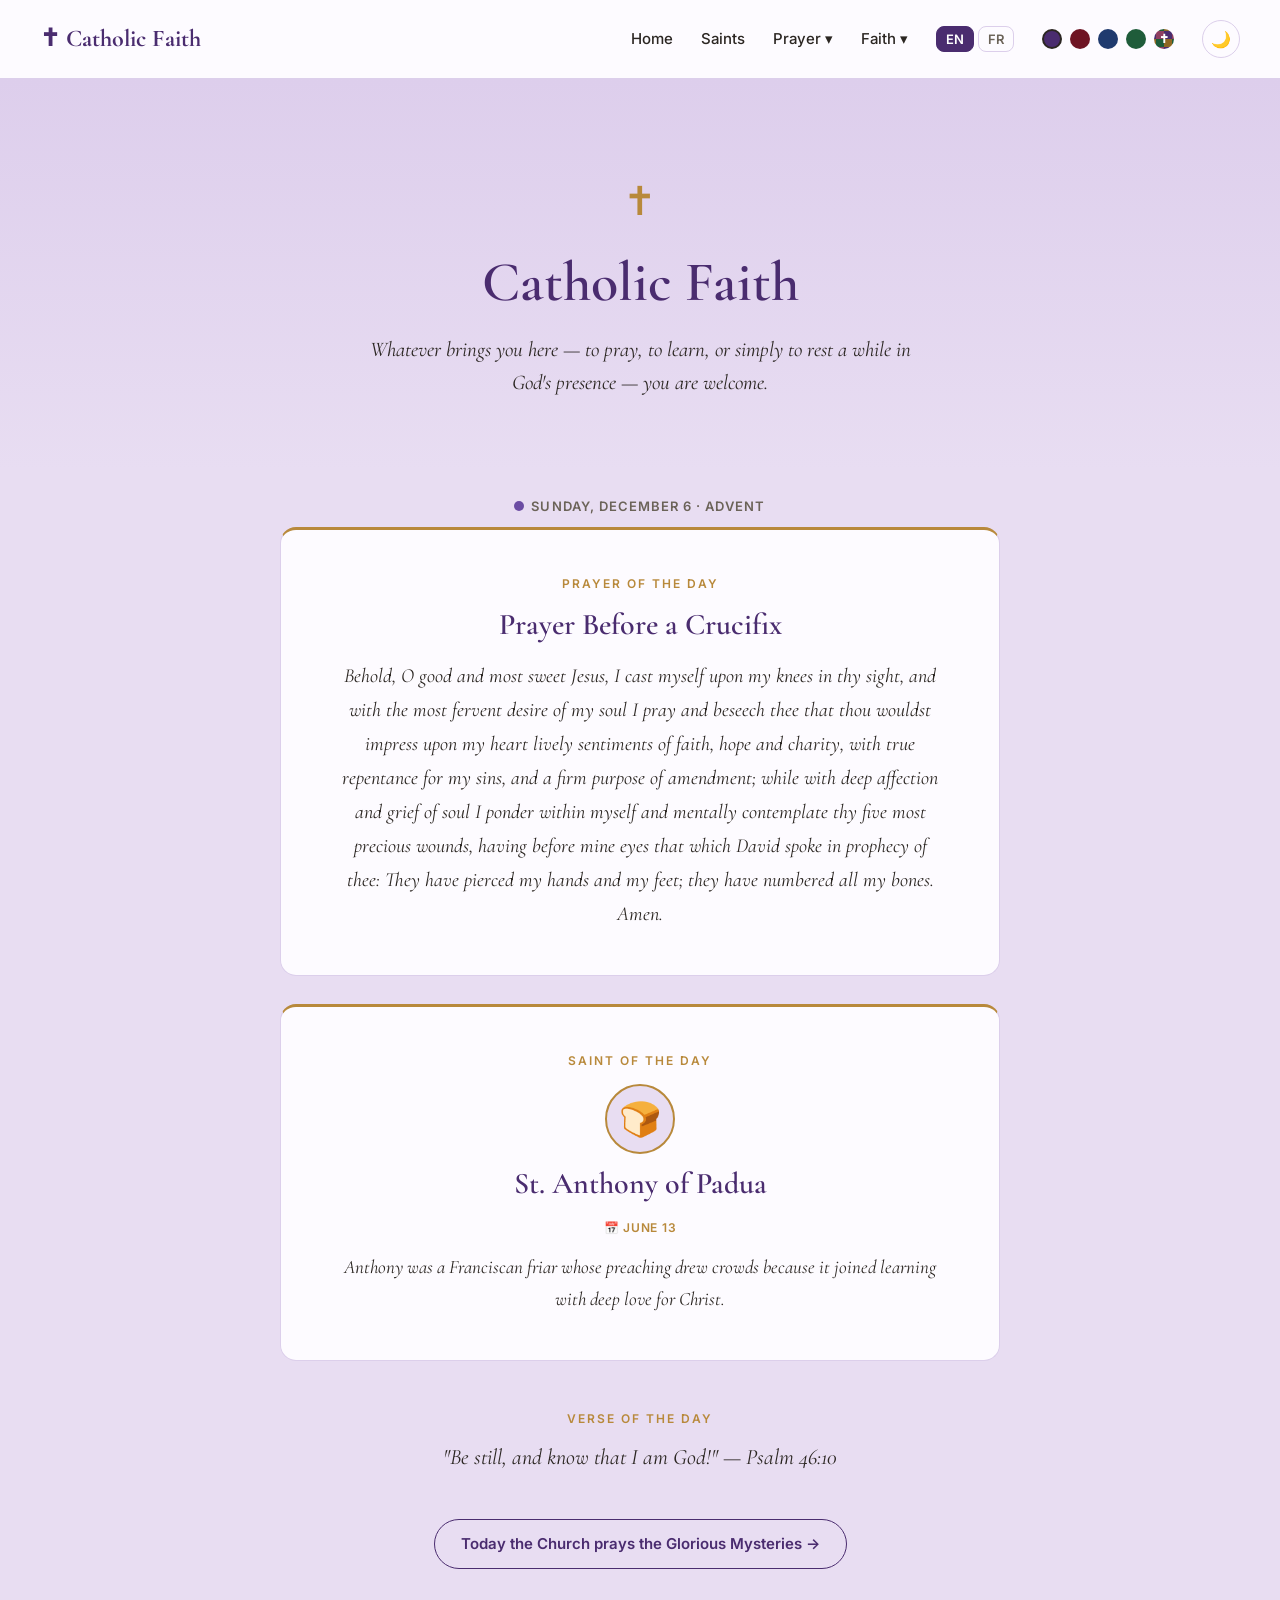
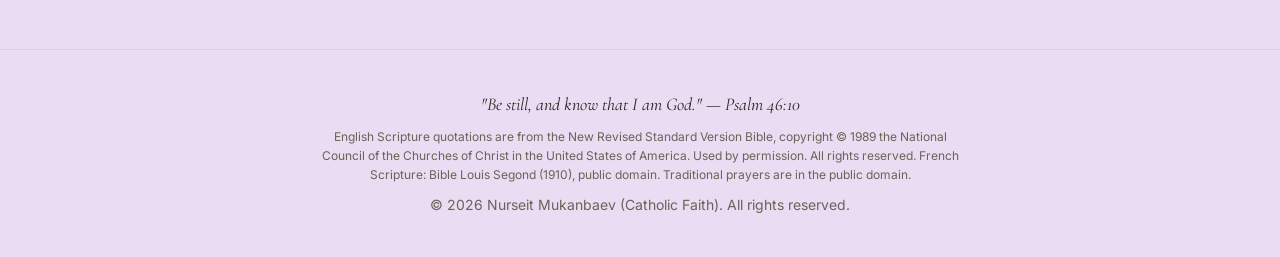
==== index.html @ 5dce11dc "Add a tappable bead counter to the guided Rosary decades Ten beads under each decade's prayer line: " ====
<!DOCTYPE html>
<html lang="en" data-lang="en">
<head>
  <meta charset="UTF-8" />
  <meta name="viewport" content="width=device-width, initial-scale=1.0" />
  <meta name="description" content="A bilingual Catholic resource for prayer, saints, sacraments, the Rosary, and daily devotion." />
  <meta name="theme-color" content="#4a2c6f" />

  <meta property="og:site_name" content="Catholic Faith" />
  <meta property="og:type" content="website" />
  <meta property="og:title" content="Catholic Faith" />
  <meta property="og:description" content="A bilingual Catholic resource for prayer, saints, sacraments, the Rosary, and daily devotion." />
  <meta property="og:url" content="https://nurseitmukanbaev-art.github.io/catholic-faith/" />
  <meta property="og:image" content="https://nurseitmukanbaev-art.github.io/catholic-faith/og-image.png" />

  <meta name="twitter:card" content="summary_large_image" />
  <meta name="twitter:title" content="Catholic Faith" />
  <meta name="twitter:description" content="A bilingual Catholic resource for prayer, saints, sacraments, the Rosary, and daily devotion." />
  <meta name="twitter:image" content="https://nurseitmukanbaev-art.github.io/catholic-faith/og-image.png" />

  <title>Catholic Faith</title>

  <link rel="icon" href="./icon.svg" type="image/svg+xml" />
  <link rel="shortcut icon" href="./icon.svg" />
  <link rel="apple-touch-icon" href="./icon.svg" />

  <link rel="preconnect" href="https://fonts.googleapis.com" />
  <link rel="preconnect" href="https://fonts.gstatic.com" crossorigin />
  <link
    href="https://fonts.googleapis.com/css2?family=Cormorant+Garamond:wght@500;600;700&family=Inter:wght@400;500;600&display=swap"
    rel="stylesheet"
  />

  <link rel="stylesheet" href="./style.css?v=14" />
</head>

<body>

  <!-- ============================================================
       NAVIGATION BAR
       Each link's text now has an English span and a French span.
       The language switch (EN/FR) decides which one shows.
       ============================================================ -->
  <nav class="navbar">
    <a href="./index.html" class="logo">✝︎ <span class="lang lang-en">Catholic Faith</span><span class="lang lang-fr">Foi catholique</span></a>

    <button class="mobile-menu-toggle" id="menuButton" onclick="toggleMenu()" aria-label="Open menu" aria-expanded="false">
      ☰
    </button>

    <div class="nav-links" id="navLinks">
      <a href="./index.html"><span class="lang lang-en">Home</span><span class="lang lang-fr">Accueil</span></a>
      <a href="./saints.html"><span class="lang lang-en">Saints</span><span class="lang lang-fr">Saints</span></a>

      <div class="dropdown">
        <button class="dropdown-toggle"><span class="lang lang-en">Prayer</span><span class="lang lang-fr">Prière</span> ▾</button>
        <div class="dropdown-menu">
          <a href="./prayers.html"><span class="lang lang-en">Prayers</span><span class="lang lang-fr">Prières</span></a>
          <a href="./rosaries.html"><span class="lang lang-en">Rosaries</span><span class="lang lang-fr">Rosaire</span></a>
          <a href="./chaplet.html"><span class="lang lang-en">Divine Mercy Chaplet</span><span class="lang lang-fr">Chapelet de la Miséricorde</span></a>
          <a href="./novenas.html"><span class="lang lang-en">Novenas</span><span class="lang lang-fr">Neuvaines</span></a>
          <a href="./stations.html"><span class="lang lang-en">Stations of the Cross</span><span class="lang lang-fr">Chemin de Croix</span></a>
        </div>
      </div>

      <div class="dropdown">
        <button class="dropdown-toggle"><span class="lang lang-en">Faith</span><span class="lang lang-fr">La Foi</span> ▾</button>
        <div class="dropdown-menu">
          <a href="./mass.html"><span class="lang lang-en">The Mass</span><span class="lang lang-fr">La Messe</span></a>
          <a href="./sacraments.html"><span class="lang lang-en">The Sacraments</span><span class="lang lang-fr">Les Sacrements</span></a>
        </div>
      </div>

      <div class="lang-switch">
        <button class="lang-btn" data-lang="en" onclick="setLang('en')">EN</button>
        <button class="lang-btn" data-lang="fr" onclick="setLang('fr')">FR</button>
      </div>


      <div class="palette-picker">
        <button class="swatch" data-palette="violet" style="background:#4a2c6f" onclick="setPalette('violet')" title="Violet" aria-label="Violet palette"></button>
        <button class="swatch" data-palette="cardinal" style="background:#6e1423" onclick="setPalette('cardinal')" title="Cardinal Red" aria-label="Cardinal red palette"></button>
        <button class="swatch" data-palette="blue" style="background:#1f3a6e" onclick="setPalette('blue')" title="Marian Blue" aria-label="Marian blue palette"></button>
        <button class="swatch" data-palette="green" style="background:#1f5c3a" onclick="setPalette('green')" title="Ordinary Time Green" aria-label="Ordinary Time green palette"></button>
        <button class="swatch swatch-liturgical" data-palette="liturgical" onclick="setPalette('liturgical')" title="Follow the Church year / Suivre l'année liturgique" aria-label="Follow the Church year / Suivre l'année liturgique"><span class="lang lang-en" aria-hidden="true">✝</span><span class="lang lang-fr" aria-hidden="true">✝</span><span class="sr-only"><span class="lang lang-en">Follow the Church year</span><span class="lang lang-fr">Suivre l'année liturgique</span></span></button>
      </div>

      <button class="theme-toggle" onclick="toggleTheme()" id="themeButton" aria-label="Toggle dark mode">🌙</button>
    </div>
  </nav>

  <!-- ============================================================
       HERO
       ============================================================ -->
  <header class="hero">
    <div class="cross">✝︎</div>
    <h1>
      <span class="lang lang-en">Catholic Faith</span><span class="lang lang-fr">Foi catholique</span>
    </h1>
    <p class="hero-welcome">
      <span class="lang lang-en">Whatever brings you here — to pray, to learn, or simply to rest a while in God's presence — you are welcome.</span>
      <span class="lang lang-fr">Quelle que soit la raison qui vous amène ici — prier, apprendre, ou simplement vous reposer un moment en la présence de Dieu — soyez le bienvenu.</span>
    </p>
  </header>

  <!-- ============================================================
       TODAY: the date and the liturgical season, filled by script.js.
       A small colored dot shows the season's liturgical color.
       ============================================================ -->
  <p class="today-line" id="todayLine"></p>

  <!-- ============================================================
       PRAYER OF THE DAY
       The name + text are filled in by script.js, chosen from a
       list by today's date — so it stays the same all day and
       changes at midnight. Edit the list (the dailyPrayers array)
       in script.js to change which prayers can appear here.
       ============================================================ -->
  <section class="daily-prayer">
    <p class="daily-prayer-label">
      <span class="lang lang-en">Prayer of the Day</span><span class="lang lang-fr">Prière du jour</span>
    </p>
    <h2 class="daily-prayer-name" id="dailyPrayerName"></h2>
    <p class="daily-prayer-text" id="dailyPrayerText"></p>
  </section>

  <!-- ============================================================
       SAINT OF THE DAY
       Filled by script.js from the saints list, using today's date.
       ============================================================ -->
  <section class="daily-prayer daily-saint">
    <p class="daily-prayer-label">
      <span class="lang lang-en">Saint of the Day</span><span class="lang lang-fr">Saint du jour</span>
    </p>
    <div class="daily-saint-avatar" id="dailySaintAvatar"></div>
    <h2 class="daily-prayer-name" id="dailySaintName"></h2>
    <p class="saint-feast" id="dailySaintFeast"></p>
    <p class="daily-prayer-text daily-saint-text" id="dailySaintBio"></p>
  </section>

  <!-- ============================================================
       VERSE OF THE DAY
       Filled by script.js from the dailyVerses list, chosen by
       today's date — like the Prayer of the Day above.
       ============================================================ -->
  <section class="daily-verse">
    <p class="daily-verse-label">
      <span class="lang lang-en">Verse of the Day</span><span class="lang lang-fr">Verset du jour</span>
    </p>
    <p class="daily-verse-text" id="verseText"></p>
  </section>

  <!-- ============================================================
       TODAY'S ROSARY
       An inviting shortcut to today's mysteries. script.js fills in
       the name of today's set; the rosary page opens to today on its
       own, so this link always lands on the right mysteries.
       ============================================================ -->
  <div class="today-rosary">
    <a href="rosaries.html" class="today-rosary-link" id="todayRosaryLink"></a>
  </div>

  <!-- ============================================================
       FOOTER
       ============================================================ -->
  <footer class="footer">
    <p class="verse">
      <span class="lang lang-en">"Be still, and know that I am God." — Psalm 46:10</span>
      <span class="lang lang-fr">« Arrêtez, et sachez que je suis Dieu. » — Psaume 46:10</span>
    </p>
    <p class="footer-credit">
      <span class="lang lang-en">English Scripture quotations are from the New Revised Standard Version Bible, copyright © 1989 the National Council of the Churches of Christ in the United States of America. Used by permission. All rights reserved. French Scripture: Bible Louis Segond (1910), public domain. Traditional prayers are in the public domain.</span>
      <span class="lang lang-fr">Citations bibliques anglaises : New Revised Standard Version Bible, copyright © 1989 the National Council of the Churches of Christ in the United States of America. Used by permission. All rights reserved. Citations bibliques françaises : Bible Louis Segond (1910), domaine public. Les prières traditionnelles sont dans le domaine public.</span>
    </p>
    <p>© 2026 Nurseit Mukanbaev (Catholic Faith). All rights reserved.</p>
  </footer>

  <script src="script.js?v=14"></script>

</body>
</html>
---- style.css ----
/* ============================================================
   SHARED STYLES for the whole site.
   Every page links to this one file, so editing it here
   updates EVERY page at once. That's the goal you wanted:
   edit in one place.
   ============================================================ */

/* -----------------------------------------------------------
   THEME COLORS  --  EDIT THESE to restyle the whole site.
   These are "CSS variables": define a color once, reuse it
   everywhere by name (e.g. var(--gold)).
   ----------------------------------------------------------- */
:root {
  --bg:        #faf7f0;  /* page background — soft ivory/parchment */
  --surface:   #ffffff;  /* cards background — white */
  --text:      #2b2622;  /* main text — warm near-black */
  --muted:     #6b6358;  /* secondary text — soft brown-grey */
  --gold:      #b8893b;  /* accent — liturgical gold (constant) */
  --primary:   #4a2c6f;  /* MAIN accent — set by the palette picker */
  --border:    #e7e0d3;  /* subtle card borders */
  --radius:    16px;     /* how rounded the corners are */
  --hero-top:  #f3ede0;  /* top of the hero's gentle gradient */
}

/* -----------------------------------------------------------
   DARK MODE COLORS
   Only applies when <html> has data-theme="dark".
   Same variable names, dark values.
   ----------------------------------------------------------- */
html[data-theme="dark"] {
  --bg:        #0a0a0a;  /* deep neutral near-black */
  --surface:   #1a1a18;  /* slightly lighter for cards */
  --text:      #e9e6df;  /* soft cream text */
  --muted:     #8f8a80;  /* gentle muted grey */
  --gold:      #c2a36b;  /* soft antique gold (desaturated) */
  --primary:   #c9a9e6;  /* default dark accent — palette overrides it */
  --border:    #2a2a26;  /* subtle dark border */
  --hero-top:  #0a0a0a;  /* same as --bg -> flat, no bright shine */
}

/* -----------------------------------------------------------
   COLOR PALETTES (the visitor chooses one)
   EVERY palette now tints the WHOLE page — the background, the
   card surfaces, the borders, and the hero — not just the accent.
   The idea is "stained glass": the page becomes a softly coloured
   room while the cards stay bright enough to read comfortably.
   Gold (--gold) stays constant so every palette keeps a thread of
   liturgical gold running through it.

   "violet" and "green" are shared: picking them by hand looks the
   same as the Church year landing on Lent/Advent or Ordinary Time.
   "gold" and "rose" only appear through the liturgical option
   (Christmas/Easter, and the rose Sundays).

   JS sets data-palette on <html> (and data-liturgical-palette when
   following the Church year), exactly like data-theme.
   ----------------------------------------------------------- */
/* ---- Light mode ---- */
html[data-palette="violet"],
html[data-palette="liturgical"][data-liturgical-palette="violet"] {
  --primary: #4a2c6f;   /* deep violet */
  --bg: #e8ddf2;
  --surface: #fdfbff;
  --border: #dccfeb;
  --hero-top: #ddceec;
}

html[data-palette="cardinal"] {
  --primary: #6e1423;   /* cardinal red */
  --bg: #f5e2e2;
  --surface: #fffafa;
  --border: #ebcfcf;
  --hero-top: #efd4d4;
}

html[data-palette="blue"] {
  --primary: #1f3a6e;   /* Marian blue */
  --bg: #e0e8f4;
  --surface: #f9fbff;
  --border: #cdd9ec;
  --hero-top: #d4e1f2;
}

html[data-palette="green"],
html[data-palette="liturgical"][data-liturgical-palette="green"] {
  --primary: #1f5c3a;   /* Ordinary Time green */
  --bg: #e2eee6;
  --surface: #f9fdfb;
  --border: #cee0d4;
  --hero-top: #d6e8db;
}

html[data-palette="liturgical"][data-liturgical-palette="gold"] {
  --primary: #8f6722;   /* Christmas & Easter gold */
  --bg: #f6eccf;
  --surface: #fffdf4;
  --border: #ead9ad;
  --hero-top: #f1e2ba;
}

html[data-palette="liturgical"][data-liturgical-palette="rose"] {
  --primary: #8f3f60;   /* Gaudete & Laetare rose */
  --bg: #f4dfe9;
  --surface: #fffafc;
  --border: #eaccd9;
  --hero-top: #efd3df;
}

/* ---- Dark mode ----
   Tinted near-blacks so the colour is still felt against black,
   with brighter accents so links and buttons stay legible.
   Higher specificity than the light rules, so these win in dark. */
html[data-theme="dark"][data-palette="violet"],
html[data-theme="dark"][data-palette="liturgical"][data-liturgical-palette="violet"] {
  --primary: #c9a9e6;
  --bg: #130d1a;
  --surface: #201a2a;
  --border: #332a40;
  --hero-top: #160f1e;
}

html[data-theme="dark"][data-palette="cardinal"] {
  --primary: #e3a6b1;
  --bg: #190d10;
  --surface: #281a1d;
  --border: #3c2a2d;
  --hero-top: #1c0f12;
}

html[data-theme="dark"][data-palette="blue"] {
  --primary: #9fb8e6;
  --bg: #0c1019;
  --surface: #181d29;
  --border: #2a3140;
  --hero-top: #0f131d;
}

html[data-theme="dark"][data-palette="green"],
html[data-theme="dark"][data-palette="liturgical"][data-liturgical-palette="green"] {
  --primary: #8fc2a6;
  --bg: #0c130e;
  --surface: #161f18;
  --border: #253229;
  --hero-top: #0f1611;
}

html[data-theme="dark"][data-palette="liturgical"][data-liturgical-palette="gold"] {
  --primary: #e0c36d;
  --bg: #15110a;
  --surface: #221d12;
  --border: #342d1c;
  --hero-top: #18130b;
}

html[data-theme="dark"][data-palette="liturgical"][data-liturgical-palette="rose"] {
  --primary: #e5a6bc;
  --bg: #170d12;
  --surface: #261822;
  --border: #392732;
  --hero-top: #1a0f15;
}

/* Make color changes fade smoothly when toggling themes. */
body, .navbar, .card, .footer, .day-btn, .mystery {
  transition: background-color 0.3s, color 0.3s, border-color 0.3s;
}

/* '*' = every element. Resets spacing, predictable sizing. */
* {
  margin: 0;
  padding: 0;
  box-sizing: border-box;
}

body {
  font-family: 'Inter', sans-serif;
  background-color: var(--bg);
  color: var(--text);
  line-height: 1.6;
}

:focus-visible {
  outline: 3px solid var(--gold);
  outline-offset: 3px;
}

h1, h2, h3 {
  font-family: 'Cormorant Garamond', serif;
  font-weight: 600;
  line-height: 1.2;
}

/* ---------------- TOP NAVIGATION BAR ---------------- */
.navbar {
  display: flex;
  align-items: center;
  justify-content: space-between;
  padding: 20px 40px;
  border-bottom: 1px solid var(--border);
  background-color: var(--surface);
}

.navbar .logo {
  font-family: 'Cormorant Garamond', serif;
  font-size: 24px;
  font-weight: 700;
  color: var(--primary);
  text-decoration: none;
}

.nav-links {
  display: flex;
  align-items: center;
  gap: 28px;
}

.mobile-menu-toggle {
  display: none;
  width: 42px;
  height: 42px;
  align-items: center;
  justify-content: center;
  border-radius: 50%;
  border: 1px solid var(--border);
  background-color: var(--surface);
  color: var(--text);
  font-size: 22px;
  cursor: pointer;
}

.nav-links a {
  text-decoration: none;
  color: var(--text);
  font-size: 15px;
  font-weight: 500;
  transition: color 0.2s;
}

.nav-links a:hover {
  color: var(--gold);
}

/* ============================================================
   DROPDOWN MENUS in the nav ("Prayer ▾" and "Faith ▾")
   No JavaScript needed: the menu opens when you hover over it
   (desktop) or tap/focus it (mobile & keyboard). The toggle is
   a <button> styled to look exactly like the other nav links.
   ============================================================ */
.dropdown {
  position: relative;
}

/* The "Prayer ▾" / "Faith ▾" button — matches the nav links. */
.dropdown-toggle {
  font-family: inherit;
  font-size: 15px;
  font-weight: 500;
  color: var(--text);
  background: none;
  border: none;
  padding: 0;
  cursor: pointer;
  transition: color 0.2s;
}

.dropdown:hover .dropdown-toggle,
.dropdown:focus-within .dropdown-toggle {
  color: var(--gold);
}

/* The little panel that drops down. Hidden until hover/focus. */
.dropdown-menu {
  display: none;
  position: absolute;
  top: 100%;                 /* directly below the button */
  left: 0;
  min-width: 210px;
  flex-direction: column;
  gap: 14px;
  margin-top: 12px;
  padding: 16px 18px;
  border: 1px solid var(--border);
  border-radius: 12px;
  background-color: var(--surface);
  box-shadow: 0 8px 24px rgba(0, 0, 0, 0.12);
  z-index: 50;
}

/* A transparent bridge so the menu doesn't close in the gap
   between the button and the panel while moving the mouse. */
.dropdown-menu::before {
  content: "";
  position: absolute;
  top: -12px;
  left: 0;
  right: 0;
  height: 12px;
}

.dropdown:hover .dropdown-menu,
.dropdown:focus-within .dropdown-menu {
  display: flex;
}

.dropdown-menu a {
  white-space: nowrap;
}

/* The dark/light toggle button. */
.theme-toggle {
  background: none;
  border: 1px solid var(--border);
  border-radius: 50%;
  width: 38px;
  height: 38px;
  font-size: 16px;
  cursor: pointer;
  color: var(--text);
  transition: border-color 0.2s, transform 0.2s;
}

.theme-toggle:hover {
  border-color: var(--gold);
  transform: rotate(20deg);
}

/* The palette picker: little color dots in the nav. */
.palette-picker {
  display: flex;
  gap: 8px;
}

.swatch {
  width: 20px;
  height: 20px;
  border-radius: 50%;             /* round dots */
  border: 2px solid transparent;
  cursor: pointer;
  padding: 0;
  transition: transform 0.15s;
}

.swatch-liturgical {
  display: flex;
  align-items: center;
  justify-content: center;
  background: conic-gradient(
    #4a2c6f 0 25%,
    #8f6722 0 50%,
    #1f5c3a 0 75%,
    #8f3f60 0 100%
  );
  color: #fff;
  font-size: 12px;
  font-weight: 700;
  line-height: 1;
}

.swatch:hover {
  transform: scale(1.15);
}

/* The currently-chosen palette gets a ring around it. */
.swatch.active {
  border-color: var(--text);
}

.sr-only {
  position: absolute;
  width: 1px;
  height: 1px;
  padding: 0;
  margin: -1px;
  overflow: hidden;
  clip: rect(0, 0, 0, 0);
  white-space: nowrap;
  border: 0;
}

/* ============================================================
   LANGUAGES  (EN / FR site-wide, + Latin titles on the rosary)
   Same data-attribute trick: data-lang on <html>.
   Text wrapped in <span class="lang lang-en"> shows only for
   English; lang-fr only for French. Text WITHOUT a .lang class
   has no language, so it always shows (no blanks).
   ============================================================ */
.lang { display: none; }                 /* hide every language span... */
html[data-lang="en"] .lang-en,
html[data-lang="fr"] .lang-fr {
  display: inline;                        /* ...then reveal the active one */
}

/* Latin on the rosary, toggled by the Latin button. When
   data-latin="on", the EN/FR spans hide and the Latin one shows
   for the mystery titles AND the Scripture readings (Vulgate).
   The meditations keep your chosen EN/FR (they are commentary). */
.latin-name { display: none; }
html[data-latin="on"] .name .lang,
html[data-latin="on"] .mystery-set-name .lang,
html[data-latin="on"] .reading .lang { display: none; }
html[data-latin="on"] .name .latin-name,
html[data-latin="on"] .mystery-set-name .latin-name,
html[data-latin="on"] .reading .latin-name { display: inline; }

/* On the Prayers page the Latin toggle covers BOTH the prayer
   title (.saint-name) and the full prayer text (.saint-bio),
   so a whole prayer can be read in Latin. */
html[data-latin="on"] #prayersGrid .saint-name .lang,
html[data-latin="on"] #prayersGrid .saint-bio .lang { display: none; }
html[data-latin="on"] #prayersGrid .saint-name .latin-name,
html[data-latin="on"] #prayersGrid .saint-bio .latin-name { display: inline; }

/* The EN / FR buttons in the nav. */
.lang-switch {
  display: flex;
  gap: 4px;
}

.lang-btn {
  font-family: 'Inter', sans-serif;
  font-size: 13px;
  font-weight: 600;
  padding: 4px 9px;
  border-radius: 8px;
  border: 1px solid var(--border);
  background: none;
  color: var(--muted);
  cursor: pointer;
  transition: all 0.2s;
}

.lang-btn:hover { border-color: var(--gold); }

.lang-btn.active {
  background-color: var(--primary);
  border-color: var(--primary);
  color: #fff;
}

/* The "Latin" toggle on the rosary page. */
.latin-toggle {
  display: block;
  margin: 0 auto 30px;
  font-family: 'Cormorant Garamond', serif;
  font-size: 16px;
  padding: 8px 22px;
  border-radius: 999px;
  border: 1px solid var(--border);
  background: none;
  color: var(--text);
  cursor: pointer;
  transition: all 0.2s;
}

.latin-toggle:hover { border-color: var(--gold); }

.latin-toggle.active {
  background-color: var(--primary);
  border-color: var(--primary);
  color: #fff;
}

/* In dark mode the accent is light, so use dark text on active
   buttons to keep them readable. */
html[data-theme="dark"] .day-btn.active,
html[data-theme="dark"] .lang-btn.active,
html[data-theme="dark"] .latin-toggle.active,
html[data-theme="dark"] .filter-btn.active,
html[data-theme="dark"] .guide-start,
html[data-theme="dark"] .guide-btn.primary {
  color: #14120f;
}

/* ============================================================
   SAINTS PAGE
   ============================================================ */
.saints-main {
  padding: 50px 24px 80px;
}

.saints-grid {
  display: grid;
  /* fit as many cards as will fit; each at least 280px wide. */
  grid-template-columns: repeat(auto-fit, minmax(280px, 1fr));
  gap: 24px;
  max-width: 1000px;
  margin: 0 auto;
}

.saint-card {
  position: relative;
  background-color: var(--surface);
  border: 1px solid var(--border);
  border-radius: var(--radius);
  padding: 30px 26px;
  text-align: center;
  transition: transform 0.2s, box-shadow 0.2s;
}

.saint-card:hover {
  transform: translateY(-4px);
  box-shadow: 0 12px 30px rgba(0, 0, 0, 0.08);
}

/* The round avatar at the top of each card (an emoji for now). */
.saint-avatar {
  width: 84px;
  height: 84px;
  margin: 0 auto 16px;
  border-radius: 50%;
  border: 2px solid var(--gold);
  background-color: var(--bg);
  display: flex;
  align-items: center;
  justify-content: center;
  font-size: 38px;
}

/* Ready for when you add real photos — a drop-in replacement
   for .saint-avatar (see the comment in saints.html). */
.saint-photo {
  width: 84px;
  height: 84px;
  margin: 0 auto 16px;
  border-radius: 50%;
  object-fit: cover;            /* crop the photo neatly into the circle */
  border: 2px solid var(--gold);
  display: block;
}

.saint-name {
  font-family: 'Cormorant Garamond', serif;
  font-size: 24px;
  color: var(--primary);
  margin-bottom: 4px;
}

.saint-feast {
  font-size: 12px;
  font-weight: 600;
  letter-spacing: 0.06em;
  text-transform: uppercase;
  color: var(--gold);
  margin-bottom: 14px;
}

.saint-bio {
  font-size: 15px;
  color: var(--muted);
  line-height: 1.7;
  text-align: left;
}

/* ----- Patronage tags (little chips on each saint card) ----- */
.saint-tags {
  display: flex;
  flex-wrap: wrap;
  justify-content: center;
  gap: 6px;
  margin-bottom: 14px;
}

.saint-tag {
  font-size: 11px;
  font-weight: 600;
  letter-spacing: 0.03em;
  padding: 3px 10px;
  border-radius: 999px;
  background-color: var(--bg);
  border: 1px solid var(--border);
  color: var(--muted);
}

/* ============================================================
   SAINTS PAGE — SEARCH, FILTER, SORT & A–Z CONTROLS
   ============================================================ */
.saints-controls {
  max-width: 1000px;
  margin: 0 auto 36px;
  display: flex;
  flex-direction: column;
  gap: 18px;
}

/* The search box. */
.saints-search {
  width: 100%;
  font-family: 'Inter', sans-serif;
  font-size: 15px;
  padding: 12px 18px;
  border-radius: var(--radius);
  border: 1px solid var(--border);
  background-color: var(--surface);
  color: var(--text);
  box-sizing: border-box;
}

.saints-search:focus {
  outline: none;
  border-color: var(--primary);
}

/* A row of buttons — used for both category and sort. */
.filter-bar {
  display: flex;
  flex-wrap: wrap;
  gap: 8px;
  align-items: center;
  justify-content: center;
}

.filter-btn {
  font-family: 'Inter', sans-serif;
  font-size: 13px;
  font-weight: 600;
  padding: 6px 14px;
  border-radius: 999px;
  border: 1px solid var(--border);
  background: none;
  color: var(--muted);
  cursor: pointer;
  transition: all 0.2s;
}

.filter-btn:hover { border-color: var(--gold); }

.filter-btn.active {
  background-color: var(--primary);
  border-color: var(--primary);
  color: #fff;
}

/* Small label before the sort buttons ("Sort:"). */
.filter-label {
  font-size: 13px;
  font-weight: 600;
  color: var(--muted);
  margin-right: 2px;
}

/* The A–Z jump bar. */
.az-bar {
  display: flex;
  flex-wrap: wrap;
  gap: 4px;
  justify-content: center;
}

.az-letter {
  font-family: 'Inter', sans-serif;
  font-size: 12px;
  font-weight: 600;
  width: 26px;
  height: 26px;
  display: flex;
  align-items: center;
  justify-content: center;
  border-radius: 50%;
  border: none;
  background: none;
  color: var(--muted);
  cursor: pointer;
  transition: all 0.2s;
}

.az-letter:hover {
  background-color: var(--primary);
  color: #fff;
}

/* A letter or month heading that splits the grid into sections. */
.saints-divider {
  grid-column: 1 / -1;          /* span the whole grid width */
  font-family: 'Cormorant Garamond', serif;
  font-size: 22px;
  font-weight: 700;
  color: var(--gold);
  border-bottom: 1px solid var(--border);
  padding-bottom: 6px;
  margin: 12px 0 4px;
  scroll-margin-top: 90px;      /* so jumps don't hide under the navbar */
}

/* Shown when a search/filter matches no saints. */
.saints-empty {
  grid-column: 1 / -1;
  text-align: center;
  color: var(--muted);
  padding: 40px 0;
}

/* ---------------- HERO (the big welcome area) ---------------- */
.hero {
  text-align: center;
  padding: 90px 20px 70px;
  background: linear-gradient(180deg, var(--hero-top) 0%, var(--bg) 100%);
}

.hero .cross {
  font-size: 40px;
  color: var(--gold);
  margin-bottom: 16px;
}

.hero h1 {
  font-size: 56px;
  color: var(--primary);
  margin-bottom: 16px;
}

.hero p {
  font-size: 19px;
  color: var(--muted);
  max-width: 560px;
  margin: 0 auto;
}

/* ---------------- THE THREE CARDS (home page) ---------------- */
.cards {
  display: grid;
  grid-template-columns: repeat(auto-fit, minmax(260px, 1fr));
  gap: 28px;
  max-width: 1000px;
  margin: 0 auto;
  padding: 70px 40px;
}

.card {
  display: block;
  text-decoration: none;
  color: inherit;
  background-color: var(--surface);
  border: 1px solid var(--border);
  border-radius: var(--radius);
  padding: 36px 30px;
  text-align: center;
  transition: transform 0.2s, box-shadow 0.2s;
}

.card:hover {
  transform: translateY(-6px);
  box-shadow: 0 12px 30px rgba(94, 31, 45, 0.12);
}

.card .icon {
  font-size: 36px;
  margin-bottom: 16px;
}

.card h3 {
  font-size: 26px;
  color: var(--primary);
  margin-bottom: 8px;
}

.card p {
  font-size: 15px;
  color: var(--muted);
}

/* ---------------- FOOTER ---------------- */
.footer {
  text-align: center;
  padding: 40px 20px;
  border-top: 1px solid var(--border);
  color: var(--muted);
  font-size: 14px;
}

.footer .verse {
  font-family: 'Cormorant Garamond', serif;
  font-size: 18px;
  font-style: italic;
  color: var(--text);
  margin-bottom: 8px;
}

/* The small attribution / copyright credit line. */
.footer-credit {
  max-width: 640px;
  margin: 0 auto 10px;
  font-size: 12px;
  line-height: 1.6;
  color: var(--muted);
}

/* ---------------- PRAYER OF THE DAY (home page) ----------------
   A single featured card that sits between the hero and the three
   nav cards. script.js fills in the name + text. */
.daily-prayer {
  max-width: 720px;
  margin: 10px auto 0;
  padding: 44px 40px;
  text-align: center;
  background-color: var(--surface);
  border: 1px solid var(--border);
  border-top: 3px solid var(--gold);   /* a thin liturgical-gold accent */
  border-radius: var(--radius);
}

.daily-prayer-label {
  font-family: 'Inter', sans-serif;
  text-transform: uppercase;
  letter-spacing: 2px;
  font-size: 12px;
  font-weight: 600;
  color: var(--gold);
  margin-bottom: 14px;
}

.daily-prayer-name {
  font-size: 30px;
  color: var(--primary);
  margin-bottom: 16px;
}

.daily-prayer-text {
  font-family: 'Cormorant Garamond', serif;
  font-size: 20px;
  font-style: italic;
  color: var(--text);
  max-width: 600px;
  margin: 0 auto;
  line-height: 1.7;
}

.daily-saint {
  margin-top: 28px;
}

.daily-saint-avatar {
  width: 70px;
  height: 70px;
  margin: 0 auto 12px;
  border-radius: 50%;
  border: 2px solid var(--gold);
  background-color: var(--bg);
  display: flex;
  align-items: center;
  justify-content: center;
  font-size: 34px;
}

.daily-saint-text {
  font-size: 19px;
}

/* ---------------- HOME PAGE: WELCOME & DAILY ELEMENTS ----------------
   The home page reads like a small daily devotional: a welcome,
   today's date & season, the Prayer of the Day, a Verse of the Day,
   and a shortcut to today's Rosary. */

/* The warm welcome line under the hero subtitle. */
.hero-welcome {
  font-family: 'Cormorant Garamond', serif;
  font-style: italic;
  font-size: 21px !important;       /* override the generic .hero p size */
  color: var(--text) !important;
  max-width: 620px;
  margin: 22px auto 0;
  line-height: 1.6;
}

/* "Thursday, 5 June · Ordinary Time" with a small season-color dot. */
.today-line {
  text-align: center;
  font-size: 13px;
  font-weight: 600;
  letter-spacing: 0.08em;
  text-transform: uppercase;
  color: var(--muted);
  margin: 26px auto 4px;
}

.season-dot {
  display: inline-block;
  width: 10px;
  height: 10px;
  border-radius: 50%;
  margin-right: 7px;
  vertical-align: baseline;
  /* the actual color is set by script.js to the liturgical color */
}

/* Verse of the Day — a plain centered block (no box), so it feels
   lighter than the boxed Prayer of the Day above it. */
.daily-verse {
  max-width: 600px;
  margin: 48px auto 0;
  padding: 0 24px;
  text-align: center;
}

.daily-verse-label {
  font-family: 'Inter', sans-serif;
  text-transform: uppercase;
  letter-spacing: 2px;
  font-size: 12px;
  font-weight: 600;
  color: var(--gold);
  margin-bottom: 12px;
}

.daily-verse-text {
  font-family: 'Cormorant Garamond', serif;
  font-size: 22px;
  font-style: italic;
  color: var(--text);
  line-height: 1.6;
}

/* Today's Rosary — a gentle call-to-action link. */
.today-rosary {
  text-align: center;
  margin: 44px auto 80px;
}

.today-rosary-link {
  display: inline-block;
  font-family: 'Inter', sans-serif;
  font-size: 15px;
  font-weight: 600;
  text-decoration: none;
  color: var(--primary);
  padding: 12px 26px;
  border: 1px solid var(--primary);
  border-radius: 999px;
  transition: all 0.2s;
}

.today-rosary-link:hover {
  background-color: var(--primary);
  color: #fff;
}

/* ---------------- PRAYERS: FAVORITES, EXAMEN, LITANIES ---------------- */
.prayer-action-row {
  max-width: 760px;
  margin: -10px auto 34px;
  display: flex;
  flex-wrap: wrap;
  justify-content: center;
  gap: 12px;
}

.prayer-action-row .guide-start,
.prayer-action-row .filter-btn {
  margin: 0;
}

/* The prayer cards are positioning anchors so the heart sits
   neatly in the top-right corner. */
#prayersGrid .saint-card {
  position: relative;
  scroll-margin-top: 24px;      /* breathing room on anchor jumps */
}

/* When a guide link jumps here (e.g. prayers.html#our-father),
   ring the card in gold so the eye lands on the right prayer. */
#prayersGrid .saint-card:target {
  border-color: var(--gold);
  box-shadow: 0 0 0 2px var(--gold);
}

/* The "favorite" heart in the corner of each prayer card.
   Faint by default; fills red once you tap it. */
.favorite-btn {
  position: absolute;
  top: 12px;
  right: 14px;
  width: 34px;
  height: 34px;
  display: flex;
  align-items: center;
  justify-content: center;
  border: none;
  background: none;
  color: var(--border);
  font-size: 22px;
  line-height: 1;
  cursor: pointer;
  transition: transform 0.15s, color 0.2s;
}

.favorite-btn:hover {
  transform: scale(1.15);
  color: #c0392b;
}

.favorite-btn.active {
  color: #c0392b;
}

.litany-section {
  max-width: 1000px;
  margin: 70px auto 0;
}

.litany-heading {
  margin-bottom: 8px;
}

.litany-grid {
  display: grid;
  grid-template-columns: 1fr;
  gap: 24px;
}

.litany-card {
  text-align: left;
}

.litany-name {
  text-align: center;
  font-size: 26px;
  color: var(--primary);
  margin-bottom: 18px;
}

.litany-text {
  color: var(--muted);
  line-height: 1.8;
}

/* Each invocation reads as its own block with a soft left rail,
   so the call-and-response rhythm is easy to follow at a glance. */
.litany-text p {
  border-left: 3px solid var(--border);
  padding-left: 16px;
}

.litany-text p + p {
  margin-top: 12px;
}

/* ---------------- NOVENAS ---------------- */
.novena-progress {
  max-width: 760px;
  margin: 0 auto 34px;
}

.novena-active-card {
  margin: 0;
}

.novena-buttons {
  display: flex;
  flex-wrap: wrap;
  justify-content: center;
  gap: 10px;
  margin-top: 22px;
}

.novena-start-btn {
  margin-top: 18px;
}

/* ---------------- 404 PAGE ---------------- */
.not-found-page {
  text-align: center;
}

.not-found-page .cross {
  font-size: 42px;
  color: var(--gold);
  margin-bottom: 16px;
}

/* ============================================================
   ROSARY PAGE
   Styles used only on rosaries.html.
   ============================================================ */

/* A centered container so content isn't too wide on big screens. */
.page {
  max-width: 760px;
  margin: 0 auto;
  padding: 50px 24px 80px;
}

.page-title {
  text-align: center;
  font-size: 44px;
  color: var(--primary);
  margin-bottom: 6px;
}

.page-subtitle {
  text-align: center;
  color: var(--muted);
  margin-bottom: 36px;
}

/* The row of day buttons. flex-wrap lets them wrap on phones. */
.day-selector {
  display: flex;
  flex-wrap: wrap;
  justify-content: center;
  gap: 10px;
  margin-bottom: 40px;
}

/* Each day is a "pill" button. */
.day-btn {
  font-family: 'Inter', sans-serif;
  font-size: 14px;
  font-weight: 500;
  padding: 9px 16px;
  border-radius: 999px;          /* fully rounded pill */
  border: 1px solid var(--border);
  background-color: var(--surface);
  color: var(--text);
  cursor: pointer;
  transition: all 0.2s;
}

.day-btn:hover {
  border-color: var(--gold);
}

/* The currently-selected day. JS adds the "active" class. */
.day-btn.active {
  background-color: var(--primary);
  border-color: var(--primary);
  color: #fff;
}

/* A mystery panel is HIDDEN by default... */
.mystery-panel {
  display: none;
}

/* ...and SHOWN only when it has the "active" class (added by JS). */
.mystery-panel.active {
  display: block;
}

.mystery-set-name {
  text-align: center;
  font-size: 32px;
  color: var(--gold);
  margin-bottom: 4px;
}

.mystery-set-days {
  text-align: center;
  font-size: 14px;
  color: var(--muted);
  margin-bottom: 28px;
}

/* One mystery = a number on the left, and its story on the right. */
.mystery {
  display: flex;
  align-items: flex-start;              /* line things up at the top */
  gap: 18px;
  padding: 22px;
  margin-bottom: 14px;
  background-color: var(--surface);
  border: 1px solid var(--border);
  border-left: 3px solid var(--gold);   /* gold accent bar on the left */
  border-radius: var(--radius);
}

.mystery .num {
  font-family: 'Cormorant Garamond', serif;
  font-size: 26px;
  font-weight: 700;
  color: var(--gold);
  min-width: 26px;
  line-height: 1.3;
}

/* The name of the mystery. */
.mystery .name {
  font-family: 'Cormorant Garamond', serif;
  font-size: 22px;
  color: var(--primary);
  margin-bottom: 6px;
}

/* The short Scripture reading (shown in italics). */
.mystery .reading {
  font-style: italic;
  color: var(--text);
  margin-bottom: 8px;
}

/* The meaning / purpose ("fruit") of the mystery. */
.mystery .meaning {
  font-size: 15px;
  color: var(--muted);
}

/* ============================================================
   GUIDED PRAYER MODE
   Full-screen stepper shared by the Rosary and Stations pages.
   ============================================================ */
.guide-start {
  display: block;
  margin: -8px auto 34px;
  min-height: 48px;
  font-family: 'Inter', sans-serif;
  font-size: 15px;
  font-weight: 700;
  padding: 12px 24px;
  border-radius: 999px;
  border: 1px solid var(--primary);
  background-color: var(--primary);
  color: var(--surface);
  cursor: pointer;
  transition: border-color 0.2s, transform 0.2s;
}

.guide-start:hover {
  border-color: var(--gold);
  transform: translateY(-1px);
}

body.guide-open {
  overflow: hidden;
}

.prayer-guide {
  position: fixed;
  inset: 0;
  z-index: 200;
  display: flex;
  padding: 24px;
  overflow-y: auto;
  background-color: var(--bg);
  color: var(--text);
}

.prayer-guide-card {
  width: min(760px, 100%);
  min-height: min(680px, calc(100vh - 48px));
  margin: auto;
  padding: 28px;
  display: flex;
  flex-direction: column;
  background-color: var(--surface);
  border: 1px solid var(--border);
  border-radius: var(--radius);
}

.guide-header {
  display: flex;
  align-items: center;
  justify-content: space-between;
  gap: 16px;
  padding-bottom: 18px;
  border-bottom: 1px solid var(--border);
}

.guide-progress {
  font-size: 13px;
  font-weight: 700;
  letter-spacing: 0.08em;
  text-transform: uppercase;
  color: var(--gold);
}

.guide-close {
  min-height: 42px;
  font-family: 'Inter', sans-serif;
  font-size: 14px;
  font-weight: 700;
  padding: 8px 18px;
  border-radius: 999px;
  border: 1px solid var(--border);
  background-color: var(--surface);
  color: var(--text);
  cursor: pointer;
}

.guide-close:hover {
  border-color: var(--gold);
}

.guide-step {
  flex: 1;
  display: flex;
  flex-direction: column;
  justify-content: center;
  padding: 34px 0;
}

.guide-subtitle {
  margin-bottom: 10px;
  text-align: center;
  font-size: 14px;
  font-weight: 700;
  letter-spacing: 0.08em;
  text-transform: uppercase;
  color: var(--gold);
}

.guide-title {
  max-width: 620px;
  margin: 0 auto 20px;
  text-align: center;
  font-size: 38px;
  color: var(--primary);
}

.guide-content {
  max-width: 620px;
  margin: 0 auto;
  font-size: 18px;
  line-height: 1.8;
  color: var(--text);
}

.guide-reading {
  margin-bottom: 18px;
  font-family: 'Cormorant Garamond', serif;
  font-size: 22px;
  font-style: italic;
  color: var(--text);
}

.guide-body-text {
  color: var(--muted);
}

.guide-prayer-text {
  font-family: 'Cormorant Garamond', serif;
  font-size: 22px;
  line-height: 1.8;
  color: var(--text);
}

.guide-prayer-list {
  max-width: 420px;
  margin: 22px auto 0;
  padding-left: 24px;
  color: var(--muted);
}

.guide-prayer-list li {
  margin-bottom: 8px;
}

/* Prayer names inside the guide link to their full text on the
   Prayers page. They open in a new tab so the guide stays put. */
.guide-prayer-link {
  color: var(--primary);
  text-decoration: underline;
  text-underline-offset: 3px;
}

.guide-prayer-link:hover {
  color: var(--gold);
}

/* The "Pray: Our Father · Ten Hail Marys · ..." line that closes
   each decade step of the guided Rosary. */
.guide-decade-prayers {
  margin-top: 20px;
  color: var(--muted);
}

/* ----- Bead counter (guided Rosary decades) -----
   Ten tappable beads under each decade so you can count Hail
   Marys on screen. Unfilled beads are quiet outlines; filled
   beads take the palette's main color. */
.bead-counter {
  margin-top: 18px;
}

.bead-row {
  display: flex;
  flex-wrap: wrap;
  justify-content: center;
  gap: 10px;
}

.bead {
  width: 40px;                  /* comfortable touch target */
  height: 40px;
  border-radius: 50%;
  border: 2px solid var(--border);
  background-color: var(--surface);
  cursor: pointer;
  transition: background-color 0.2s, border-color 0.2s, transform 0.1s;
}

.bead:hover {
  border-color: var(--gold);
}

.bead:active {
  transform: scale(0.92);
}

.bead.filled {
  background-color: var(--primary);
  border-color: var(--primary);
}

/* Quiet note once all ten beads are filled. */
.bead-complete {
  margin-top: 12px;
  color: var(--gold);
  font-weight: 500;
}

.guide-versicle {
  margin-bottom: 22px;
  padding: 18px 20px;
  background-color: var(--bg);
  border-left: 3px solid var(--gold);
  border-radius: var(--radius);
  color: var(--text);
}

.guide-versicle p + p {
  margin-top: 8px;
  color: var(--muted);
}

.guide-controls {
  display: flex;
  gap: 12px;
  justify-content: space-between;
  padding-top: 18px;
  border-top: 1px solid var(--border);
}

.guide-btn {
  flex: 1;
  min-height: 54px;
  font-family: 'Inter', sans-serif;
  font-size: 16px;
  font-weight: 700;
  border-radius: 999px;
  border: 1px solid var(--border);
  background-color: var(--surface);
  color: var(--text);
  cursor: pointer;
}

.guide-btn:hover:not(:disabled) {
  border-color: var(--gold);
}

.guide-btn.primary {
  border-color: var(--primary);
  background-color: var(--primary);
  color: var(--surface);
}

.guide-btn:disabled {
  cursor: not-allowed;
  opacity: 0.45;
}

/* ============================================================
   MOBILE / RESPONSIVE  (phones & small screens)
   Below 720px the whole site becomes one comfortable column.
   The big navbar wraps and centers instead of running off the
   edge, and the large headings scale down to fit.
   ============================================================ */
@media (max-width: 720px) {
  /* ----- Navigation ----- */
  .navbar {
    flex-wrap: wrap;
    justify-content: center;
    padding: 14px 16px;
    gap: 12px;
  }
  .navbar .logo {
    flex: 1;
    text-align: left;
    font-size: 22px;
  }
  .mobile-menu-toggle {
    display: flex;
  }
  .nav-links {
    display: none;
    width: 100%;
    flex-direction: column;
    align-items: stretch;
    gap: 12px;
    padding-top: 10px;
  }
  .nav-links.open {
    display: flex;
  }
  .nav-links a,
  .dropdown-toggle {
    width: 100%;
    text-align: center;
    padding: 8px 0;
  }
  .dropdown {
    width: 100%;
    text-align: center;
  }
  .lang-switch,
  .palette-picker {
    justify-content: center;
  }
  /* Dropdown menus open centered under their button and never
     spill off the edge of a narrow screen. */
  .dropdown-menu {
    position: static;
    transform: none;
    width: 100%;
    max-width: none;
    margin-top: 8px;
    box-shadow: none;
  }
  .dropdown-menu::before { display: none; }

  /* ----- Hero ----- */
  .hero { padding: 56px 18px 44px; }
  .hero .cross { font-size: 32px; }
  .hero h1 { font-size: 38px; }
  .hero p,
  .hero-welcome { font-size: 17px !important; }

  /* ----- Home daily sections ----- */
  .today-line { margin-top: 22px; }
  .daily-prayer { margin: 10px 16px 0; padding: 30px 22px; }
  .daily-saint { margin-top: 24px; }
  .daily-prayer-name { font-size: 24px; }
  .daily-prayer-text { font-size: 18px; }
  .daily-verse { margin-top: 40px; }
  .daily-verse-text { font-size: 19px; }
  .today-rosary { margin-bottom: 60px; }

  /* ----- Page headings & containers ----- */
  .page,
  .saints-main { padding: 34px 16px 60px; }
  .page-title { font-size: 34px; }
  .guide-start { width: 100%; max-width: 320px; }

  /* ----- Grids: one full-width column (no sideways scrolling) ----- */
  .cards { grid-template-columns: 1fr; padding: 40px 18px; }
  .saints-grid { grid-template-columns: 1fr; }
  .prayer-action-row {
    flex-direction: column;
    align-items: stretch;
  }
  .prayer-action-row .guide-start,
  .prayer-action-row .filter-btn {
    width: 100%;
  }
  .litany-section { margin-top: 52px; }
  .novena-buttons { flex-direction: column; }

  /* ----- Guided prayer mode ----- */
  .prayer-guide { padding: 10px; }
  .prayer-guide-card {
    min-height: calc(100vh - 20px);
    padding: 20px;
  }
  .guide-header {
    align-items: flex-start;
    gap: 10px;
  }
  .guide-title { font-size: 30px; }
  .guide-content { font-size: 16px; }
  .guide-reading,
  .guide-prayer-text { font-size: 20px; }
  .guide-controls {
    flex-direction: column;
  }
  .guide-btn { width: 100%; }

  /* ----- Footer ----- */
  .footer { padding: 32px 18px; }
}

@media (prefers-reduced-motion: reduce) {
  *,
  *::before,
  *::after {
    scroll-behavior: auto !important;
    transition-duration: 0.01ms !important;
    animation-duration: 0.01ms !important;
    animation-iteration-count: 1 !important;
  }
}
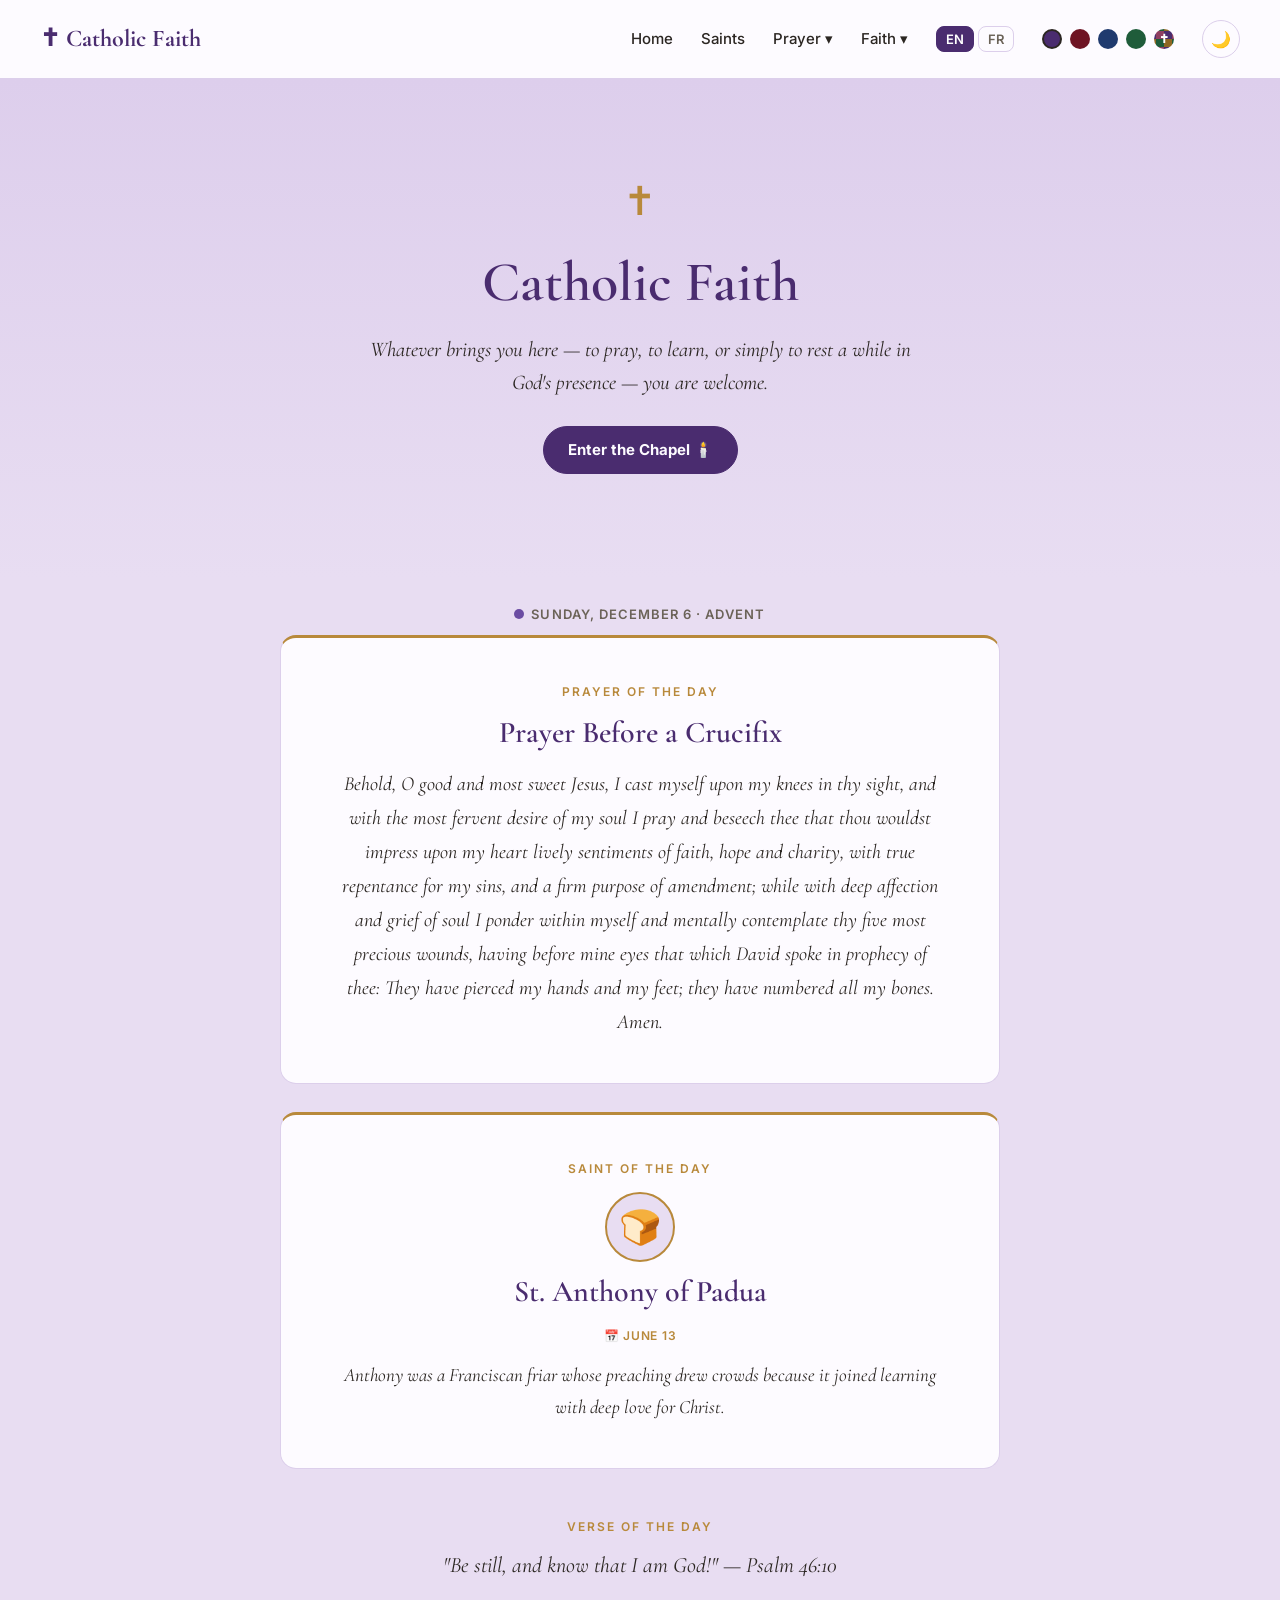
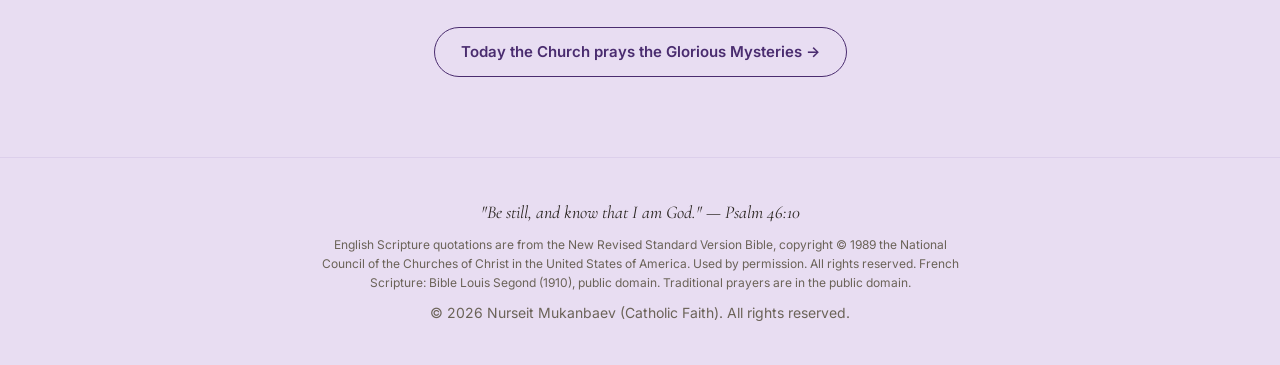
==== commit a1078c60: "Add Chapel mode: a full-screen timer for silent prayer 'Enter the Chapel' on the home page opens a d" ====
--- a/index.html
+++ b/index.html
@@ -31,7 +31,7 @@
     rel="stylesheet"
   />
 
-  <link rel="stylesheet" href="./style.css?v=14" />
+  <link rel="stylesheet" href="./style.css?v=15" />
 </head>
 
 <body>
@@ -68,6 +68,7 @@
         <div class="dropdown-menu">
           <a href="./mass.html"><span class="lang lang-en">The Mass</span><span class="lang lang-fr">La Messe</span></a>
           <a href="./sacraments.html"><span class="lang lang-en">The Sacraments</span><span class="lang lang-fr">Les Sacrements</span></a>
+          <a href="./confession.html"><span class="lang lang-en">Preparing for Confession</span><span class="lang lang-fr">Se préparer à la confession</span></a>
         </div>
       </div>
 
@@ -101,6 +102,11 @@
       <span class="lang lang-en">Whatever brings you here — to pray, to learn, or simply to rest a while in God's presence — you are welcome.</span>
       <span class="lang lang-fr">Quelle que soit la raison qui vous amène ici — prier, apprendre, ou simplement vous reposer un moment en la présence de Dieu — soyez le bienvenu.</span>
     </p>
+
+    <!-- Chapel mode: a full-screen place of silence (openChapel in script.js). -->
+    <button class="guide-start chapel-enter" onclick="openChapel()">
+      <span class="lang lang-en">Enter the Chapel 🕯️</span><span class="lang lang-fr">Entrer dans la chapelle 🕯️</span>
+    </button>
   </header>
 
   <!-- ============================================================
@@ -175,7 +181,7 @@
     <p>© 2026 Nurseit Mukanbaev (Catholic Faith). All rights reserved.</p>
   </footer>
 
-  <script src="script.js?v=14"></script>
+  <script src="script.js?v=16"></script>
 
 </body>
 </html>
--- a/style.css
+++ b/style.css
@@ -1404,6 +1404,129 @@
   margin-top: 12px;
   color: var(--gold);
   font-weight: 500;
+}
+
+/* ---------------- A SINGLE CANDLE ----------------
+   One flame, shared by Chapel mode and the votive candles.
+   Pure CSS: a glowing teardrop that gently sways. */
+.votive {
+  display: flex;
+  flex-direction: column;
+  align-items: center;
+}
+
+.votive-flame {
+  width: 16px;
+  height: 34px;
+  background: radial-gradient(circle at 50% 80%,
+    #fff6d8 0%, #ffd778 35%, #f59e2d 70%, rgba(245, 158, 45, 0) 100%);
+  border-radius: 50% 50% 50% 50% / 65% 65% 35% 35%;
+  box-shadow: 0 0 18px 6px rgba(255, 196, 92, 0.35);
+  transform-origin: 50% 100%;
+  animation: votive-flicker 2.4s ease-in-out infinite alternate;
+}
+
+@keyframes votive-flicker {
+  0%   { transform: scale(1) rotate(-1.5deg);        opacity: 0.95; }
+  30%  { transform: scale(1.06, 1.12) rotate(1deg);  opacity: 1; }
+  60%  { transform: scale(0.97, 0.94) rotate(-1deg); opacity: 0.9; }
+  100% { transform: scale(1.03, 1.05) rotate(1.5deg); opacity: 1; }
+}
+
+@media (prefers-reduced-motion: reduce) {
+  .votive-flame { animation: none; }
+}
+
+.votive-wax {
+  width: 34px;
+  height: 52px;
+  margin-top: -4px;
+  border-radius: 8px 8px 10px 10px;
+  background: linear-gradient(180deg, #f7eed8 0%, #e9dcba 60%, #d9c9a0 100%);
+}
+
+/* ---------------- CHAPEL MODE (home page) ----------------
+   A full-screen place of silence. Deliberately ignores the
+   palette: always night-dark, with one warm flame. */
+.chapel {
+  position: fixed;
+  inset: 0;
+  z-index: 300;
+  display: flex;
+  flex-direction: column;
+  align-items: center;
+  justify-content: center;
+  gap: 22px;
+  padding: 30px;
+  text-align: center;
+  background: radial-gradient(ellipse at 50% 85%,
+    #241809 0%, #0c0906 45%, #030302 100%);
+  color: #e9e6df;
+}
+
+.chapel-enter {
+  margin-top: 26px;
+}
+
+.chapel-leave {
+  position: absolute;
+  top: 18px;
+  right: 22px;
+  background: none;
+  border: 1px solid rgba(233, 230, 223, 0.3);
+  border-radius: 999px;
+  color: rgba(233, 230, 223, 0.75);
+  font-family: inherit;
+  font-size: 14px;
+  padding: 8px 18px;
+  cursor: pointer;
+  transition: color 0.2s, border-color 0.2s;
+}
+
+.chapel-leave:hover {
+  border-color: rgba(233, 230, 223, 0.7);
+  color: #ffffff;
+}
+
+.chapel-cross {
+  font-size: 64px;
+  line-height: 1;
+  color: #cdb27a;
+  text-shadow: 0 0 30px rgba(205, 178, 122, 0.35);
+}
+
+.chapel-invite {
+  max-width: 460px;
+  font-family: 'Cormorant Garamond', serif;
+  font-size: 22px;
+  line-height: 1.6;
+  color: rgba(233, 230, 223, 0.85);
+}
+
+.chapel-times {
+  display: flex;
+  gap: 10px;
+  flex-wrap: wrap;
+  justify-content: center;
+}
+
+/* The duration chips, restyled for the dark: quiet outlines. */
+.chapel .filter-btn {
+  background: none;
+  border: 1px solid rgba(233, 230, 223, 0.35);
+  color: rgba(233, 230, 223, 0.85);
+}
+
+.chapel .filter-btn:hover {
+  border-color: #cdb27a;
+  color: #ffffff;
+}
+
+.chapel-timer {
+  font-family: 'Cormorant Garamond', serif;
+  font-size: 30px;
+  letter-spacing: 2px;
+  color: rgba(233, 230, 223, 0.55);
 }
 
 .guide-versicle {
